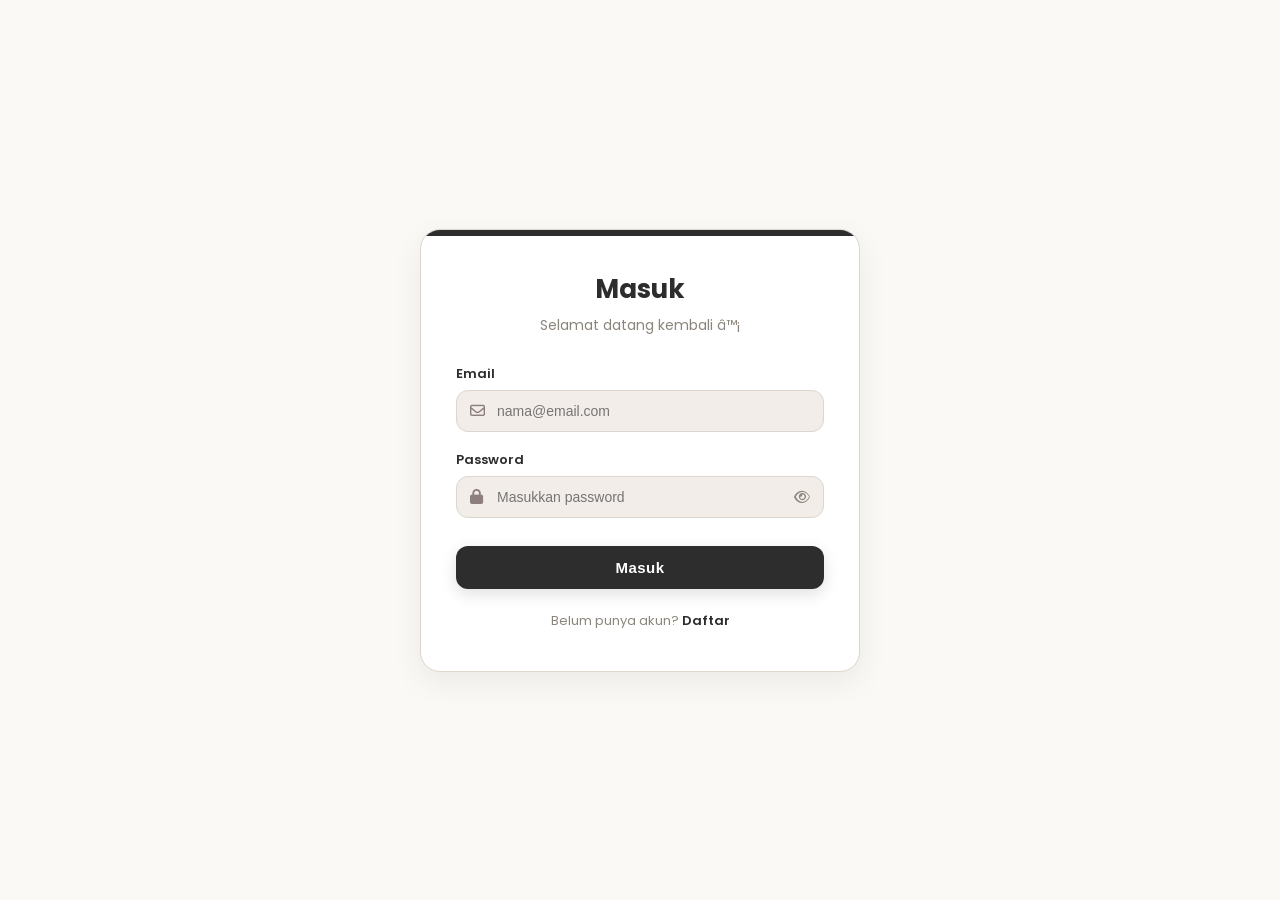
==== frontend/folders.html @ 8ab0b22d "initial wishlistbyya application" ====
﻿<!DOCTYPE html>
<html lang="id">

<head>

    <meta charset="UTF-8">
    <meta name="viewport" content="width=device-width, initial-scale=1.0">

    <title>My Folders â€” Wishlist</title>

    <!-- Google Fonts -->
    <link
        href="https://fonts.googleapis.com/css2?family=Quicksand:wght@400;500;600;700&display=swap"
        rel="stylesheet"
    >

    <!-- Font Awesome -->
    <link
        rel="stylesheet"
        href="https://cdnjs.cloudflare.com/ajax/libs/font-awesome/6.4.0/css/all.min.css"
    >

    <style>

        /* =========================
           COLOR PALETTE
        ========================= */

        :root {

            --bg-color: #FAF9F6;
            --card-bg: #FFFFFF;

            --dark-primary: #2D2D2D;
            --dark-hover: #454545;

            --beige: #F2EDE9;
            --beige-dark: #E4DDD5;

            --border-color: #DCD6CD;

            --text-dark: #2D2D2D;
            --text-muted: #8C857B;

            --danger: #B96A6A;

            --shadow-subtle:
                0 10px 30px rgba(45,45,45,0.06);

            --shadow-hover:
                0 15px 35px rgba(45,45,45,0.10);
        }


        /* =========================
           RESET
        ========================= */

        * {

            margin: 0;
            padding: 0;

            box-sizing: border-box;

            font-family: 'Quicksand', sans-serif;
        }


        body {

            background: var(--bg-color);

            min-height: 100vh;

            padding: 40px 20px 70px;

            color: var(--text-dark);
        }


        /* =========================
           CONTAINER
        ========================= */

        .container {

            width: 100%;

            max-width: 880px;

            margin: 0 auto;
        }


        /* =========================
           HEADER
        ========================= */

        header {

            background: var(--card-bg);

            padding: 30px 35px;

            border-radius: 20px;

            border: 1px solid var(--border-color);

            box-shadow: var(--shadow-subtle);

            display: flex;

            justify-content: space-between;

            align-items: center;

            gap: 20px;

            margin-bottom: 35px;
        }


        .header-left {

            display: flex;

            align-items: center;

            gap: 18px;

            min-width: 0;
        }


        .header-title h1 {

            font-size: 38px;

            font-weight: 700;

            letter-spacing: 0.5px;
        }


        .header-title p {

            margin-top: 3px;

            font-size: 12px;

            color: var(--text-muted);

            letter-spacing: 0.5px;
        }


        /* =========================
           PROFILE
        ========================= */

        .profile {

            display: flex;

            align-items: center;

            gap: 10px;

            flex-shrink: 0;
        }


        .profile-avatar {

            width: 42px;

            height: 42px;

            border-radius: 50%;

            background: var(--dark-primary);

            color: white;

            display: flex;

            align-items: center;

            justify-content: center;

            font-size: 15px;

            font-weight: 700;

            flex-shrink: 0;
        }


        .profile-info {

            display: flex;

            flex-direction: column;

            line-height: 1.2;
        }


        .profile-name {

            font-size: 12px;

            font-weight: 700;
        }


        .profile-username {

            font-size: 9px;

            color: var(--text-muted);

            margin-top: 3px;
        }


        /* =========================
           ADD BUTTON
        ========================= */

        .btn-add {

            border: none;

            background: var(--dark-primary);

            color: white;

            padding: 12px 20px;

            border-radius: 30px;

            font-size: 12px;

            font-weight: 600;

            cursor: pointer;

            display: flex;

            align-items: center;

            gap: 8px;

            transition: all 0.3s ease;
        }


        .btn-add:hover {

            background: var(--dark-hover);

            transform: translateY(-2px);

            box-shadow:
                0 8px 20px rgba(45,45,45,0.15);
        }


        /* =========================
           SECTION
        ========================= */

        .section {

            margin-bottom: 35px;
        }


        .section-header {

            display: flex;

            align-items: center;

            gap: 10px;

            margin-bottom: 15px;
        }


        .section-header h2 {

            font-size: 25px;

            font-weight: 700;
        }


        .section-header span {

            font-size: 11px;

            color: var(--text-muted);

            background: var(--beige);

            padding: 5px 10px;

            border-radius: 20px;
        }


        /* =========================
           FOLDER LIST
        ========================= */

        .folder-list {

            display: flex;

            flex-direction: column;

            gap: 14px;
        }


        /* =========================
           FOLDER CARD
        ========================= */

        .folder-card {

            background: var(--card-bg);

            border: 1px solid var(--border-color);

            border-radius: 17px;

            padding: 20px 22px;

            display: flex;

            align-items: center;

            gap: 18px;

            box-shadow: var(--shadow-subtle);

            position: relative;

            transition: all 0.3s ease;
        }


        .folder-card:hover {

            transform: translateY(-3px);

            box-shadow: var(--shadow-hover);
        }


        /* =========================
           FOLDER ICON
        ========================= */

        .folder-icon {

            width: 52px;

            height: 52px;

            border-radius: 14px;

            background: var(--beige);

            display: flex;

            align-items: center;

            justify-content: center;

            flex-shrink: 0;
        }


        .folder-icon i {

            font-size: 21px;

            color: var(--dark-primary);
        }


        /* =========================
           FOLDER INFO
        ========================= */

        .folder-info {

            flex: 1;

            min-width: 0;
        }


        .folder-name {

            font-size: 22px;

            font-weight: 700;

            color: var(--text-dark);

            cursor: pointer;

            margin-bottom: 3px;
        }


        .folder-name:hover {

            text-decoration: underline;
        }


        .folder-description {

            font-size: 11px;

            color: var(--text-muted);

            margin-bottom: 6px;
        }


        .folder-meta {

            font-size: 10px;

            color: var(--text-muted);

            display: flex;

            gap: 10px;

            align-items: center;

            flex-wrap: wrap;
        }


        .folder-meta i {

            margin-right: 3px;
        }


        /* =========================
           THREE DOT
        ========================= */

        .folder-menu-btn {

            width: 35px;

            height: 35px;

            border: none;

            background: transparent;

            color: var(--text-muted);

            border-radius: 50%;

            cursor: pointer;

            transition: all 0.2s ease;

            flex-shrink: 0;
        }


        .folder-menu-btn:hover {

            background: var(--beige);

            color: var(--dark-primary);
        }


        /* =========================
           DROPDOWN
        ========================= */

        .folder-menu {

            position: absolute;

            right: 20px;

            top: 62px;

            width: 160px;

            background: white;

            border: 1px solid var(--border-color);

            border-radius: 12px;

            box-shadow:
                0 12px 30px rgba(0,0,0,0.10);

            padding: 6px;

            z-index: 20;

            display: none;
        }


        .folder-menu.active {

            display: block;
        }


        .menu-item {

            width: 100%;

            border: none;

            background: transparent;

            padding: 10px 11px;

            border-radius: 8px;

            text-align: left;

            font-size: 11px;

            color: var(--text-dark);

            cursor: pointer;

            display: flex;

            align-items: center;

            gap: 9px;
        }


        .menu-item:hover {

            background: var(--beige);
        }


        .menu-item.delete {

            color: var(--danger);
        }


        .menu-item.delete:hover {

            background: #F9EEEE;
        }


        /* =========================
           EMPTY STATE
        ========================= */

        .empty-state {

            text-align: center;

            padding: 55px 20px;

            background: white;

            border: 1px dashed var(--border-color);

            border-radius: 18px;

            display: none;
        }


        .empty-state i {

            font-size: 35px;

            color: var(--text-muted);

            margin-bottom: 12px;
        }


        .empty-state h3 {

            font-size: 24px;

            margin-bottom: 5px;
        }


        .empty-state p {

            font-size: 11px;

            color: var(--text-muted);

            margin-bottom: 18px;
        }


        .empty-state button {

            border: none;

            background: var(--dark-primary);

            color: white;

            padding: 10px 17px;

            border-radius: 20px;

            font-size: 11px;

            cursor: pointer;
        }


        /* =========================
           MODAL
        ========================= */

        .modal-overlay {

            position: fixed;

            inset: 0;

            background: rgba(45,45,45,0.35);

            backdrop-filter: blur(5px);

            display: none;

            align-items: center;

            justify-content: center;

            padding: 20px;

            z-index: 100;
        }


        .modal-overlay.active {

            display: flex;
        }


        .modal {

            background: white;

            width: 100%;

            max-width: 430px;

            max-height: 90vh;

            overflow-y: auto;

            border-radius: 20px;

            padding: 30px;

            border: 1px solid var(--border-color);

            box-shadow:
                0 20px 50px rgba(0,0,0,0.12);

            animation: modalIn 0.25s ease;
        }


        @keyframes modalIn {

            from {

                opacity: 0;

                transform:
                    translateY(10px)
                    scale(0.98);
            }

            to {

                opacity: 1;

                transform:
                    translateY(0)
                    scale(1);
            }
        }


        .modal h2 {

            font-size: 29px;

            margin-bottom: 5px;
        }


        .modal-subtitle {

            font-size: 11px;

            color: var(--text-muted);

            margin-bottom: 22px;
        }


        /* =========================
           INPUT
        ========================= */

        .input-group {

            margin-bottom: 16px;
        }


        .input-group label {

            display: block;

            font-size: 11px;

            font-weight: 600;

            margin-bottom: 6px;
        }


        .input-group input,
        .input-group textarea {

            width: 100%;

            border: 1px solid var(--border-color);

            background: #FAF8F5;

            border-radius: 10px;

            padding: 11px 13px;

            outline: none;

            font-size: 12px;

            color: var(--text-dark);

            transition: 0.2s;
        }


        .input-group textarea {

            height: 75px;

            resize: none;
        }


        .input-group input:focus,
        .input-group textarea:focus {

            background: white;

            border-color: var(--dark-primary);

            box-shadow:
                0 0 0 3px rgba(45,45,45,0.06);
        }


        /* =========================
           FOLDER TYPE
        ========================= */

        .folder-type {

            display: flex;

            gap: 10px;
        }


        .type-option {

            flex: 1;

            border: 1px solid var(--border-color);

            background: #FAF8F5;

            border-radius: 10px;

            padding: 12px 8px;

            text-align: center;

            cursor: pointer;

            font-size: 11px;

            transition: 0.2s;
        }


        .type-option i {

            display: block;

            margin-bottom: 5px;

            font-size: 15px;
        }


        .type-option.active {

            background: var(--beige);

            border-color: var(--dark-primary);
        }


        /* =========================
           MEMBERS
        ========================= */

        .members-box {

            margin-top: 10px;

            border: 1px solid var(--border-color);

            border-radius: 12px;

            background: #FAF8F5;

            padding: 10px;
        }


        .member-input-row {

            display: flex;

            gap: 8px;
        }


        .member-input-row input {

            flex: 1;
        }


        .btn-add-member {

            width: 42px;

            border: none;

            border-radius: 10px;

            background: var(--dark-primary);

            color: white;

            cursor: pointer;
        }


        .member-list {

            margin-top: 10px;

            display: flex;

            flex-direction: column;

            gap: 7px;
        }


        .member-item {

            display: flex;

            align-items: center;

            gap: 9px;

            padding: 8px 9px;

            background: white;

            border: 1px solid var(--border-color);

            border-radius: 9px;
        }


        .member-avatar {

            width: 28px;

            height: 28px;

            border-radius: 50%;

            background: var(--beige);

            display: flex;

            align-items: center;

            justify-content: center;

            font-size: 10px;

            font-weight: 700;

            flex-shrink: 0;
        }


        .member-email {

            flex: 1;

            font-size: 10px;

            overflow: hidden;

            text-overflow: ellipsis;

            white-space: nowrap;
        }


        .remove-member {

            border: none;

            background: transparent;

            color: var(--danger);

            cursor: pointer;

            width: 25px;

            height: 25px;

            border-radius: 50%;
        }


        .remove-member:hover {

            background: #F9EEEE;
        }


        .no-member {

            font-size: 10px;

            color: var(--text-muted);

            text-align: center;

            padding: 7px;
        }


        /* =========================
           MODAL BUTTON
        ========================= */

        .modal-buttons {

            display: flex;

            gap: 10px;

            margin-top: 22px;
        }


        .btn-cancel,
        .btn-save {

            flex: 1;

            padding: 11px;

            border-radius: 10px;

            border: none;

            font-size: 12px;

            font-weight: 600;

            cursor: pointer;
        }


        .btn-cancel {

            background: var(--beige);

            color: var(--text-dark);
        }


        .btn-save {

            background: var(--dark-primary);

            color: white;
        }


        .btn-save:hover {

            background: var(--dark-hover);
        }


        /* =========================
           DELETE MODAL
        ========================= */

        .delete-modal {

            text-align: center;
        }


        .delete-icon {

            width: 55px;

            height: 55px;

            margin: 0 auto 15px;

            border-radius: 50%;

            background: #F9EEEE;

            color: var(--danger);

            display: flex;

            align-items: center;

            justify-content: center;

            font-size: 20px;
        }


        .delete-modal h2 {

            margin-bottom: 8px;
        }


        .delete-modal p {

            font-size: 11px;

            line-height: 1.6;

            color: var(--text-muted);
        }


        .btn-delete-confirm {

            flex: 1;

            padding: 11px;

            border: none;

            border-radius: 10px;

            background: var(--danger);

            color: white;

            font-size: 12px;

            font-weight: 600;

            cursor: pointer;
        }


        /* =========================
           MOBILE
        ========================= */

        @media (max-width: 700px) {

            body {

                padding:
                    20px
                    14px
                    50px;
            }


            header {

                padding: 25px 22px;

                align-items: flex-start;

                flex-direction: column;
            }


            .header-left {

                width: 100%;

                justify-content: space-between;

                align-items: flex-start;

                gap: 12px;
            }


            .header-title h1 {

                font-size: 30px;
            }


            .profile-info {

                display: none;
            }


            .profile-avatar {

                width: 40px;

                height: 40px;
            }


            .btn-add {

                width: 100%;

                justify-content: center;
            }


            .folder-card {

                padding: 17px;
            }


            .folder-name {

                font-size: 20px;
            }


            .modal {

                padding: 23px;
            }

        }

    
        /* =========================
           DROPDOWN STACKING FIX
        ========================= */

        .folder-list {
            overflow: visible;
        }

        .folder-card {
            z-index: 1;
        }

        .folder-card:hover,
        .folder-card:has(.folder-menu.active) {
            z-index: 100;
        }

        .folder-menu {
            z-index: 999;
        }


        /* Dropdown layering only - tidak mengubah desain */
        .folder-card.menu-open {
            z-index: 1000;
        }

        .folder-card.menu-open .folder-menu {
            z-index: 1001;
        }

</style>

</head>


<body>


<div class="container">


    <!-- =========================
         HEADER
    ========================== -->

    <header>

        <div class="header-left">

            <div class="header-title">

                <h1>My Folders</h1>

                <p>
                    rapikan wishlist kamu dalam satu tempat ♡</p>

            </div>


            <div class="profile">

                <div class="profile-avatar">
                    NC
                </div>


                <div class="profile-info">

                    <div class="profile-name">
                        Naya Claudya
                    </div>

                    <div class="profile-username">
                        @nayaclaudya
                    </div>

                </div>

            </div>

        </div>


        <button
            class="btn-add"
            onclick="openCreateModal('private')">

            <i class="fa-solid fa-plus"></i>

            Buat Folder

        </button>

    </header>



    <!-- =========================
         MY FOLDERS
    ========================== -->

    <section class="section">

        <div class="section-header">

            <h2>My Folders</h2>

            <span id="myFolderCount">
                0 folder
            </span>

        </div>


        <div
            class="folder-list"
            id="myFolderList">
        </div>


        <div
            class="empty-state"
            id="emptyState">

            <i class="fa-regular fa-folder-open"></i>

            <h3>Belum ada folder</h3>

            <p>
                Buat folder pertama untuk mulai
                menyimpan wishlist kamu.
            </p>

            <button
                onclick="openCreateModal('private')">

                + Buat Folder

            </button>

        </div>

    </section>



    <!-- =========================
         SHARED FOLDERS
    ========================== -->

    <section class="section">

        <div class="section-header">

            <h2>Shared With Me</h2>

            <span id="sharedFolderCount">
                0 folder
            </span>

        </div>


        <div
            class="folder-list"
            id="sharedFolderList">
        </div>


        <div
            class="empty-state"
            id="sharedEmptyState">

            <i class="fa-solid fa-user-group"></i>

            <h3>Belum ada shared folder</h3>

            <p>
                Buat folder bersama dan tambahkan
                orang menggunakan email.
            </p>

            <button
                onclick="openCreateModal('shared')">

                + Buat Shared Folder

            </button>

        </div>

    </section>


</div>



<!-- =========================
     CREATE / EDIT MODAL
========================= -->

<div
    class="modal-overlay"
    id="folderModal">

    <div class="modal">


        <h2 id="modalTitle">
            Buat Folder
        </h2>


        <p class="modal-subtitle">
            Simpan wishlist kamu dengan lebih rapi ♡</p>


        <!-- NAME -->

        <div class="input-group">

            <label>
                Nama Folder
            </label>


            <input
                type="text"
                id="folderName"
                placeholder="contoh: Wishlist Pribadi"
            >

        </div>


        <!-- DESCRIPTION -->

        <div class="input-group">

            <label>
                Deskripsi
            </label>


            <textarea
                id="folderDescription"
                placeholder="contoh: Barang yang ingin aku beli..."
            ></textarea>

        </div>


        <!-- TYPE -->

        <div class="input-group">

            <label>
                Jenis Folder
            </label>


            <div class="folder-type">


                <div
                    class="type-option active"
                    id="privateOption"
                    onclick="selectType('private')">

                    <i class="fa-solid fa-lock"></i>

                    Pribadi

                </div>


                <div
                    class="type-option"
                    id="sharedOption"
                    onclick="selectType('shared')">

                    <i class="fa-solid fa-users"></i>

                    Dibagikan

                </div>


            </div>

        </div>



        <!-- MEMBERS -->

        <div
            class="input-group"
            id="membersGroup"
            style="display:none;">

            <label>
                Anggota Wishlist
            </label>


            <div class="members-box">


                <div class="member-input-row">

                    <input
                        type="email"
                        id="memberEmail"
                        placeholder="contoh@email.com"
                        onkeydown="handleEmailKey(event)"
                    >


                    <button
                        class="btn-add-member"
                        onclick="addMember()">

                        <i class="fa-solid fa-plus"></i>

                    </button>

                </div>


                <div
                    class="member-list"
                    id="memberList">
                </div>


            </div>

        </div>



        <!-- BUTTONS -->

        <div class="modal-buttons">


            <button
                class="btn-cancel"
                onclick="closeModal()">

                Batal

            </button>


            <button
                class="btn-save"
                onclick="saveFolder()">

                Simpan

            </button>


        </div>

    </div>

</div>



<!-- =========================
     DELETE MODAL
========================= -->

<div
    class="modal-overlay"
    id="deleteModal">

    <div class="modal delete-modal">


        <div class="delete-icon">

            <i class="fa-regular fa-trash-can"></i>

        </div>


        <h2>
            Hapus Folder?
        </h2>


        <p>

            Folder
            <strong id="deleteFolderName"></strong>
            akan dihapus.

            <br>

            Tindakan ini tidak dapat dibatalkan.

        </p>


        <div class="modal-buttons">


            <button
                class="btn-cancel"
                onclick="closeDeleteModal()">

                Batal

            </button>


            <button
                class="btn-delete-confirm"
                onclick="confirmDelete()">

                Hapus

            </button>


        </div>

    </div>

</div>






    <script src="js/api.js"></script>
    <script src="js/auth-guard.js"></script>
    <script src="js/folders.js"></script>
</body>

</html>
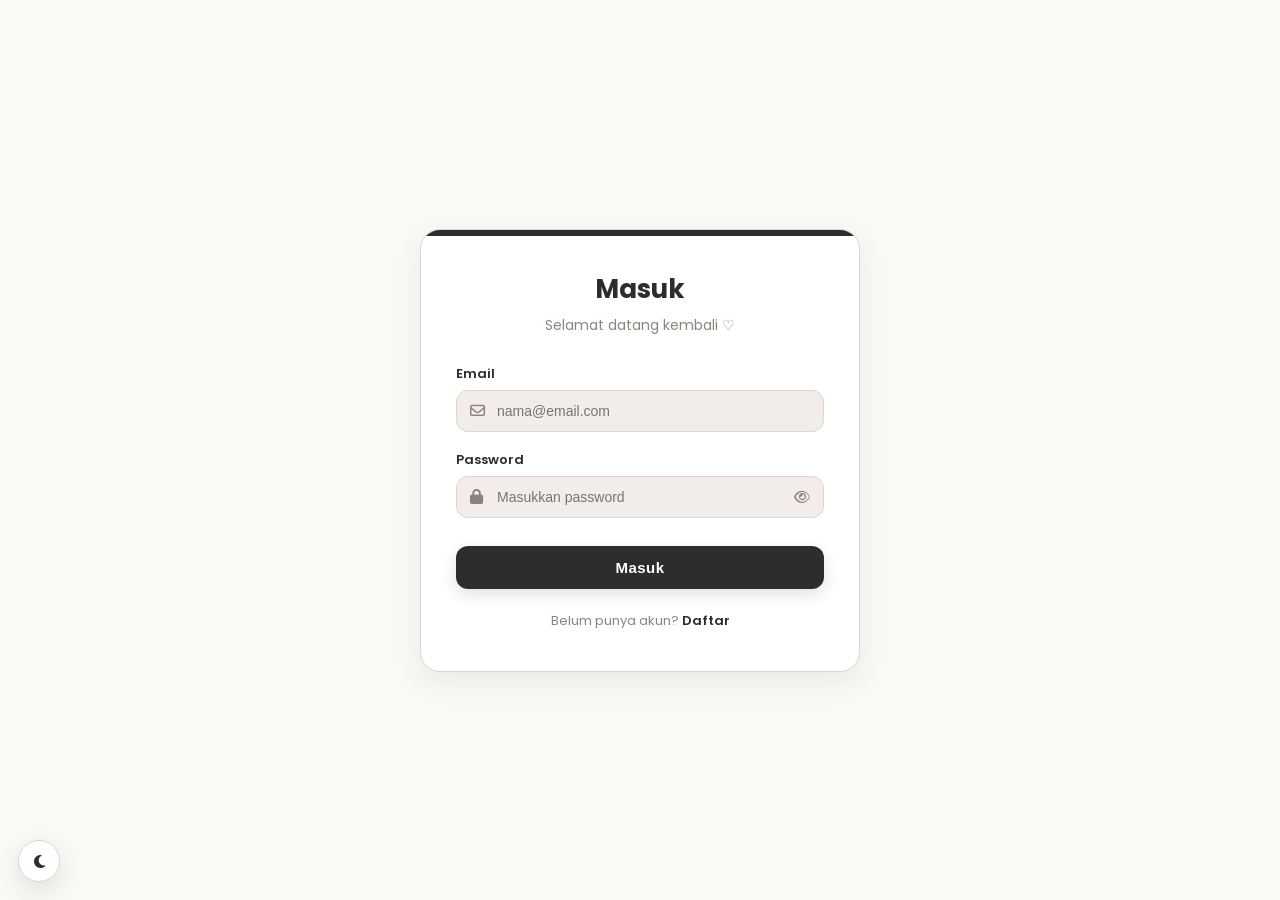
==== commit 00689805: "tes" ====
--- a/frontend/folders.html
+++ b/frontend/folders.html
@@ -1,4 +1,4 @@
-﻿<!DOCTYPE html>
+<!DOCTYPE html>
 <html lang="id">
 
 <head>
@@ -1218,7 +1218,7 @@
 
         }
 
-    
+
         /* =========================
            DROPDOWN STACKING FIX
         ========================= */
@@ -1250,8 +1250,84 @@
             z-index: 1001;
         }
 
+
+        /* =====================================================
+           FOLDERS HOME BUTTON START
+        ===================================================== */
+
+        .btn-home {
+            display: inline-flex;
+            align-items: center;
+
+            gap: 7px;
+
+            border: 1px solid var(--border-color);
+
+            background: var(--card-bg);
+
+            color: var(--text-dark);
+
+            padding: 8px 13px;
+
+            border-radius: 10px;
+
+            margin-bottom: 14px;
+
+            text-decoration: none;
+
+            font-size: 11px;
+            font-weight: 600;
+
+            transition:
+                background 0.2s ease,
+                transform 0.2s ease;
+        }
+
+
+        .btn-home:hover {
+            background: var(--beige);
+
+            transform:
+                translateY(-1px);
+        }
+
+        /* FOLDERS HOME BUTTON END */
 </style>
 
+
+    <!-- GLOBAL THEME BOOT START -->
+    <script>
+        (function () {
+            try {
+
+                var theme =
+                    localStorage.getItem(
+                        "nekoya_theme"
+                    ) ||
+                    localStorage.getItem(
+                        "wishlist_theme"
+                    ) ||
+                    "light";
+
+
+                document.documentElement.dataset.theme =
+                    theme === "dark"
+                        ? "dark"
+                        : "light";
+
+            } catch (error) {
+
+                document.documentElement.dataset.theme =
+                    "light";
+            }
+        })();
+    </script>
+    <!-- GLOBAL THEME BOOT END -->
+
+    <link
+        rel="stylesheet"
+        href="css/theme.css"
+    >
 </head>
 
 
@@ -1271,6 +1347,14 @@
 
             <div class="header-title">
 
+                <a
+                    class="btn-home"
+                    href="home.html"
+                >
+                    <i class="fa-solid fa-house"></i>
+                    Home
+                </a>
+
                 <h1>My Folders</h1>
 
                 <p>
@@ -1279,7 +1363,7 @@
             </div>
 
 
-            <div class="profile">
+            <div class="profile" onclick="window.location.href='profile.html'" title="Profile Settings" style="cursor:pointer;">
 
                 <div class="profile-avatar">
                     NC
@@ -1665,6 +1749,8 @@
     <script src="js/api.js"></script>
     <script src="js/auth-guard.js"></script>
     <script src="js/folders.js"></script>
+
+    <script src="js/theme.js"></script>
 </body>
 
 </html>
--- a/frontend/css/theme.css
+++ b/frontend/css/theme.css
@@ -0,0 +1,553 @@
+/* ==========================================================
+   NEKOYA GLOBAL THEME
+========================================================== */
+
+
+/* ==========================================================
+   GLOBAL THEME TRANSITION
+========================================================== */
+
+html {
+    color-scheme: light;
+}
+
+
+body,
+header,
+main,
+section,
+article,
+input,
+textarea,
+select,
+button,
+.modal,
+.folder-card,
+.note-card,
+.wish-card {
+    transition:
+        background-color .2s ease,
+        border-color .2s ease,
+        color .2s ease;
+}
+
+
+/* ==========================================================
+   DARK VARIABLES
+========================================================== */
+
+html[data-theme="dark"] {
+
+    color-scheme: dark;
+
+
+    /* Wishlist variables */
+
+    --bg-main: #121110;
+    --bg-soft: #252220;
+
+    --card: #1C1A19;
+
+    --dark: #F3F0EC;
+    --dark-hover: #FFFFFF;
+
+    --soft-brown: #C4B2A8;
+
+    --muted: #A59D95;
+
+    --border: #3B3733;
+
+    --danger: #E58B8B;
+
+
+    /* Main app variables */
+
+    --bg-color: #121110;
+
+    --card-bg: #1C1A19;
+
+    --dark-primary: #F3F0EC;
+
+    --beige: #252220;
+    --beige-dark: #302C28;
+
+    --border-color: #3B3733;
+
+    --text-dark: #F3F0EC;
+
+    --text-muted: #A59D95;
+
+
+    /* Auth variables */
+
+    --bg-gradient:
+        linear-gradient(
+            135deg,
+            #121110 0%,
+            #1C1917 100%
+        );
+
+    --primary-pink: #C4B2A8;
+
+    --primary-hover: #FFFFFF;
+
+    --soft-pink: #252220;
+
+
+    /* Shadows */
+
+    --shadow:
+        0 12px 35px
+        rgba(0,0,0,.20);
+
+    --shadow-soft:
+        0 15px 35px
+        rgba(0,0,0,.22);
+
+    --shadow-subtle:
+        0 8px 25px
+        rgba(0,0,0,.16);
+
+    --shadow-hover:
+        0 18px 40px
+        rgba(0,0,0,.30);
+}
+
+
+/* ==========================================================
+   PAGE BACKGROUND
+========================================================== */
+
+html[data-theme="dark"] body {
+
+    background:
+        #121110 !important;
+
+    color:
+        #F3F0EC !important;
+}
+
+
+/* ==========================================================
+   COMMON SURFACES
+========================================================== */
+
+html[data-theme="dark"] header,
+
+html[data-theme="dark"] .welcome-card,
+
+html[data-theme="dark"] .home-card,
+
+html[data-theme="dark"] .auth-card,
+
+html[data-theme="dark"] .login-card,
+
+html[data-theme="dark"] .register-card,
+
+html[data-theme="dark"] .profile-card,
+
+html[data-theme="dark"] .folder-card,
+
+html[data-theme="dark"] .note-card,
+
+html[data-theme="dark"] .wish-card,
+
+html[data-theme="dark"] .modal,
+
+html[data-theme="dark"] .folder-menu,
+
+html[data-theme="dark"] .wish-menu,
+
+html[data-theme="dark"] .profile-menu,
+
+html[data-theme="dark"] .dropdown-menu,
+
+html[data-theme="dark"] .empty-state,
+
+html[data-theme="dark"] .members-section {
+
+    background:
+        #1C1A19 !important;
+
+    border-color:
+        #3B3733 !important;
+
+    color:
+        #F3F0EC !important;
+}
+
+
+/* ==========================================================
+   TEXT
+========================================================== */
+
+html[data-theme="dark"] h1,
+
+html[data-theme="dark"] h2,
+
+html[data-theme="dark"] h3,
+
+html[data-theme="dark"] h4,
+
+html[data-theme="dark"] .username,
+
+html[data-theme="dark"] .folder-name,
+
+html[data-theme="dark"] .note-title,
+
+html[data-theme="dark"] .wish-name,
+
+html[data-theme="dark"] .modal-title,
+
+html[data-theme="dark"] label {
+
+    color:
+        #F3F0EC !important;
+}
+
+
+html[data-theme="dark"] .text-muted,
+
+html[data-theme="dark"] .welcome-small,
+
+html[data-theme="dark"] .folder-description,
+
+html[data-theme="dark"] .note-preview,
+
+html[data-theme="dark"] .note-meta,
+
+html[data-theme="dark"] .wish-price {
+
+    color:
+        #A59D95 !important;
+}
+
+
+/* ==========================================================
+   INPUTS
+========================================================== */
+
+html[data-theme="dark"] input,
+
+html[data-theme="dark"] textarea,
+
+html[data-theme="dark"] select {
+
+    background:
+        #272421 !important;
+
+    color:
+        #F3F0EC !important;
+
+    border-color:
+        #3B3733 !important;
+}
+
+
+html[data-theme="dark"] input::placeholder,
+
+html[data-theme="dark"] textarea::placeholder {
+
+    color:
+        #77716B !important;
+}
+
+
+html[data-theme="dark"] input:focus,
+
+html[data-theme="dark"] textarea:focus,
+
+html[data-theme="dark"] select:focus {
+
+    background:
+        #211F1D !important;
+
+    border-color:
+        #81766F !important;
+
+    outline:
+        none;
+
+    box-shadow:
+        0 0 0 4px
+        rgba(196,178,168,.08) !important;
+}
+
+
+/* ==========================================================
+   PRIMARY BUTTONS
+========================================================== */
+
+html[data-theme="dark"] .btn-add,
+
+html[data-theme="dark"] .btn-save,
+
+html[data-theme="dark"] .btn-daftar,
+
+html[data-theme="dark"] .btn-primary,
+
+html[data-theme="dark"] .primary-btn,
+
+html[data-theme="dark"] .app-card {
+
+    background:
+        #F1EDE8 !important;
+
+    color:
+        #191715 !important;
+
+    border-color:
+        #F1EDE8 !important;
+}
+
+
+html[data-theme="dark"] .btn-add:hover,
+
+html[data-theme="dark"] .btn-save:hover,
+
+html[data-theme="dark"] .btn-daftar:hover,
+
+html[data-theme="dark"] .btn-primary:hover,
+
+html[data-theme="dark"] .primary-btn:hover,
+
+html[data-theme="dark"] .app-card:hover {
+
+    background:
+        #FFFFFF !important;
+
+    color:
+        #171513 !important;
+}
+
+
+/* ==========================================================
+   SECONDARY BUTTON
+========================================================== */
+
+html[data-theme="dark"] .btn-cancel,
+
+html[data-theme="dark"] .btn-secondary,
+
+html[data-theme="dark"] .ghost-button {
+
+    background:
+        #292623 !important;
+
+    color:
+        #F3F0EC !important;
+
+    border-color:
+        #3B3733 !important;
+}
+
+
+/* ==========================================================
+   WISHLIST
+========================================================== */
+
+html[data-theme="dark"]
+.wish-card.completed {
+
+    background:
+        #211F1D !important;
+}
+
+
+html[data-theme="dark"]
+.wish-card.completed
+.wish-name {
+
+    color:
+        #817A74 !important;
+
+    text-decoration-color:
+        #817A74 !important;
+}
+
+
+html[data-theme="dark"]
+.wish-check {
+
+    border-color:
+        #756E68 !important;
+}
+
+
+html[data-theme="dark"]
+.wish-card.completed
+.wish-check {
+
+    background:
+        #F1EDE8 !important;
+
+    border-color:
+        #F1EDE8 !important;
+
+    color:
+        #171513 !important;
+}
+
+
+html[data-theme="dark"]
+.wish-product-link {
+
+    color:
+        #D2BDB2 !important;
+}
+
+
+/* ==========================================================
+   MENUS
+========================================================== */
+
+html[data-theme="dark"] .wish-menu-item,
+
+html[data-theme="dark"] .folder-menu .menu-item,
+
+html[data-theme="dark"] .profile-menu button {
+
+    color:
+        #F3F0EC !important;
+}
+
+
+html[data-theme="dark"] .wish-menu-item:hover,
+
+html[data-theme="dark"] .folder-menu .menu-item:hover,
+
+html[data-theme="dark"] .profile-menu button:hover {
+
+    background:
+        #2C2926 !important;
+}
+
+
+/* ==========================================================
+   LINKS
+========================================================== */
+
+html[data-theme="dark"] a {
+
+    color:
+        inherit;
+}
+
+
+/* ==========================================================
+   GLOBAL THEME TOGGLE
+========================================================== */
+
+.global-theme-toggle {
+
+    position:
+        fixed;
+
+    left:
+        18px;
+
+    bottom:
+        18px;
+
+    width:
+        42px;
+
+    height:
+        42px;
+
+    padding:
+        0;
+
+    border:
+        1px solid
+        var(--border-color, #DCD6CD);
+
+    border-radius:
+        50%;
+
+    background:
+        var(--card-bg, #FFFFFF);
+
+    color:
+        var(--text-dark, #2D2D2D);
+
+    display:
+        flex;
+
+    align-items:
+        center;
+
+    justify-content:
+        center;
+
+    cursor:
+        pointer;
+
+    font-size:
+        15px;
+
+    box-shadow:
+        0 8px 24px
+        rgba(45,45,45,.12);
+
+    z-index:
+        9998;
+
+    transition:
+        transform .2s ease,
+        background .2s ease,
+        color .2s ease,
+        border-color .2s ease;
+}
+
+
+.global-theme-toggle:hover {
+
+    transform:
+        translateY(-2px);
+}
+
+
+html[data-theme="dark"]
+.global-theme-toggle {
+
+    background:
+        #24211F;
+
+    color:
+        #F3F0EC;
+
+    border-color:
+        #413B37;
+
+    box-shadow:
+        0 8px 24px
+        rgba(0,0,0,.30);
+}
+
+
+/* ==========================================================
+   MOBILE
+========================================================== */
+
+@media (max-width: 600px) {
+
+    .global-theme-toggle {
+
+        width:
+            39px;
+
+        height:
+            39px;
+
+        left:
+            14px;
+
+        bottom:
+            14px;
+
+        font-size:
+            14px;
+    }
+
+}
